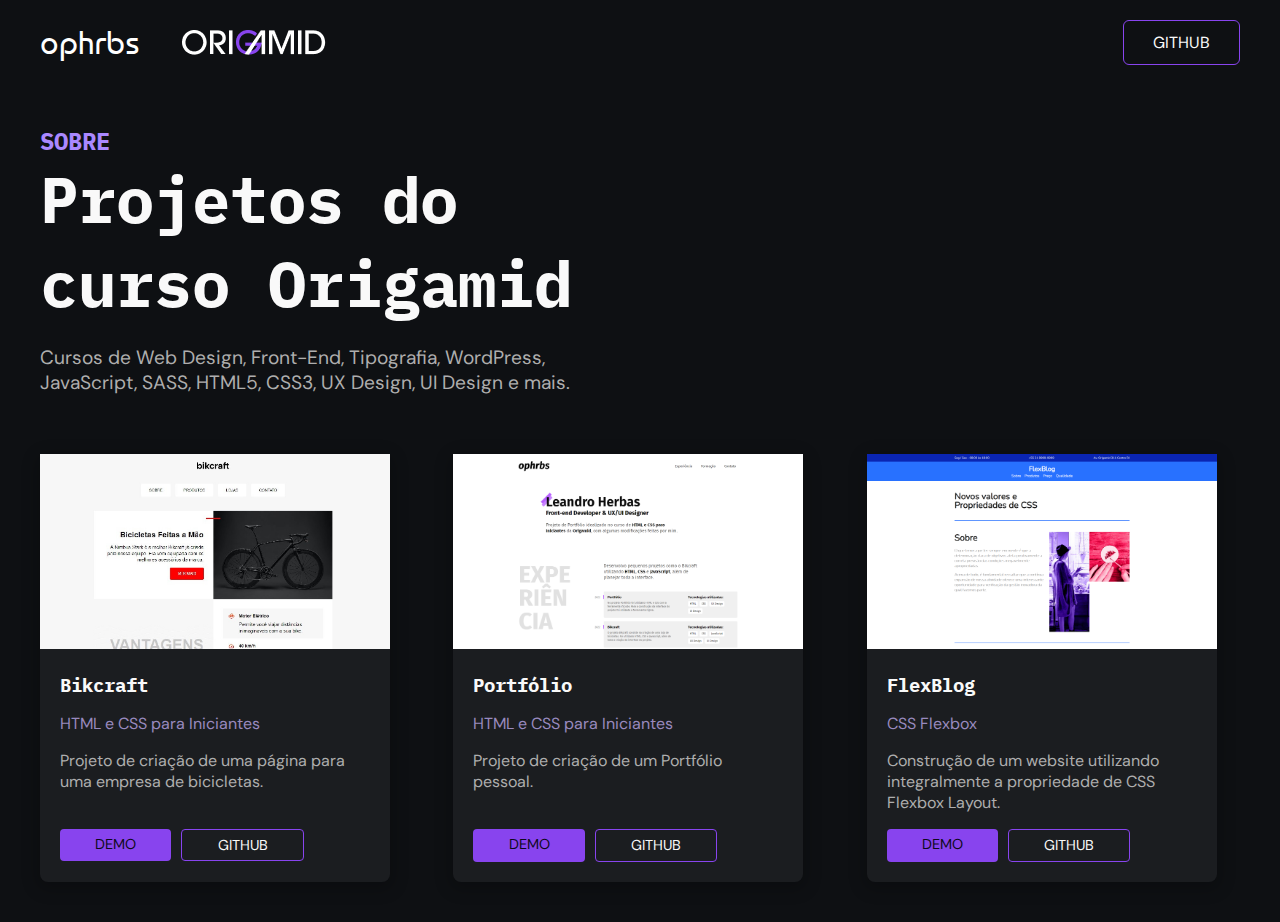
==== index.html @ 03cc5929 "add homepage" ====
<!DOCTYPE html>
<html lang="en">

<head>
  <meta charset="UTF-8">
  <meta http-equiv="X-UA-Compatible" content="IE=edge">
  <meta name="viewport" content="width=device-width, initial-scale=1.0">
  <link rel="stylesheet" href="./homepage/style.css">
  <link rel="icon" type="image/webp" href="./homepage/favicon.png">
  <title>ophrbs | Origamid</title>
</head>

<body>
  <header>
    <div class="header-logos">
      <h1>ophrbs</h1>
      <img src="./homepage/Origamid.png" alt="Origamid logo">
    </div>
    <a href="https://github.com/ophrbs/Origamid" class="header-btn">GitHub</a>
  </header>

  <main>
    <section class="main-about">
      <h2>Sobre</h2>
      <h1>Projetos do<br>curso Origamid</h1>
      <p>Cursos de Web Design, Front-End, Tipografia, WordPress,<br>JavaScript, SASS, HTML5, CSS3, UX Design, UI Design e mais.</p>
    </section>
    <section class="main-list">
      <!-- bikcraft -->
      <div class="card">
        <a href="https://ophrbs.github.io/Origamid/Bikcraft/">
          <img src="./homepage/bikcraft1-img.jpg" alt="Primeiro projeto Bikcraft">
        </a>
        <div class="card-text">
          <h3>Bikcraft</h3>
          <p class="card-curso">HTML e CSS para Iniciantes</p>
          <p>Projeto de criação de uma página para uma empresa de bicicletas.<br><br></p>
          <div class="card-links">
            <a href="https://ophrbs.github.io/Origamid/Bikcraft/" class="btn-demo">DEMO</a>
            <a href="https://github.com/ophrbs/Origamid/tree/main/Bikcraft" class="btn-github">GITHUB</a>
          </div>
        </div>
      </div>

      <!-- portfolio -->
      <div class="card">
        <a href="https://ophrbs.github.io/Origamid/Portfolio/">
          <img src="./homepage/portfolio-img.png" alt="Primeiro projeto Bikcraft">
        </a>
        <div class="card-text">
          <h3>Portfólio</h3>
          <p class="card-curso">HTML e CSS para Iniciantes</p>
          <p>Projeto de criação de um Portfólio pessoal.<br><br></p>
          <div class="card-links">
            <a href="https://ophrbs.github.io/Origamid/Portfolio/" class="btn-demo">DEMO</a>
            <a href="https://github.com/ophrbs/Origamid/tree/main/Portfolio" class="btn-github">GITHUB</a>
          </div>
        </div>
      </div>

      <!-- FlexBlog -->
      <div class="card">
        <a href="https://ophrbs.github.io/Origamid/FlexBlog/">
          <img src="./homepage/flexblog-img.png" alt="Primeiro projeto Bikcraft">
        </a>
        <div class="card-text">
          <h3>FlexBlog</h3>
          <p class="card-curso">CSS Flexbox</p>
          <p>Construção de um website utilizando integralmente a propriedade de CSS Flexbox Layout.</p>
          <div class="card-links">
            <a href="https://ophrbs.github.io/Origamid/FlexBlog/" class="btn-demo">DEMO</a>
            <a href="https://github.com/ophrbs/Origamid/tree/main/FlexBlog" class="btn-github">GITHUB</a>
          </div>
        </div>
      </div>
    </section>
  </main>
</body>

</html>
---- homepage/style.css ----
/* geral */
@import url("https://fonts.googleapis.com/css2?family=DM+Sans&family=Baumans&family=IBM+Plex+Mono&display=swap");

body {
  margin: 0 auto;
  max-width: 1200px;
  background-color: #0e1013;
}

h1 {
  margin: 0px;
}

/* header */
header {
  display: flex;
  align-items: center;
  justify-content: space-between;
  padding: 20px 0;
}

.header-logos {
  display: flex;
  gap: 42px;
}

.header-logos h1 {
  font-family: "Baumans";
  font-weight: normal;
  cursor: default;
  color: #fff;
}

.header-logos img {
  height: 100%;
  width: 100%;
  align-self: center;
}

.header-btn {
  text-decoration: none;
  padding: 0.7rem 1.8rem;
  border: 1px solid #8844ee;
  border-radius: 6px;
  font-family: "DM Sans";
  text-transform: uppercase;
  color: #f9f9f9;
}

.header-btn:hover {
  background-color: #8844ee;
  color: #fff;
  transition: 0.4s;
}

/* main */
main {
  display: flex;
  flex-direction: column;
  gap: 40px;
}

.main-about {
  margin-top: 40px;
}

.main-about h2 {
  font-family: "IBM Plex Mono";
  text-transform: uppercase;
  color: #aa88ff;
  margin: 0px;
}

.main-about h1 {
  font-family: "IBM Plex Mono";
  font-size: 4rem;
  color: #f9f9f9;
}

.main-about p {
  font-family: "DM Sans";
  font-size: 1.2rem;
  color: #aeaeae;
}

/* cards and card list */
.main-list {
  display: grid;
  grid-template-columns: 1fr 1fr 1fr;
  gap: 40px;
  margin-bottom: 40px;
}

@media (max-width: 1200px) {
  main {
    align-items: center;
  }

  .main-list {
    grid-template-columns: 1fr 1fr;
  }
}

@media (max-width: 800px) {
  .main-list {
    grid-template-columns: 1fr;
  }
}

.card {
  display: flex;
  flex-direction: column;
  width: 350px;
  background-color: #1b1d20;
  border-radius: 8px;
  box-shadow: 0px 4px 16px 4px rgba(0, 0, 0, 0.2);
}

.card img {
  max-width: 100%;
}

.card-text {
  padding: 20px;
  font-family: "DM Sans";
}

.card-text h3 {
  margin: 0px;
  font-family: "IBM Plex Mono";
  color: #f9f9f9;
}

.card-text {
  color: #aeaeae;
  font-size: 1rem;
  max-width: 30ch;
}

.card-curso {
  color: #9889be;
}

.card-links {
  display: flex;
  gap: 10px;
}

.card-links a {
  text-decoration: none;
  text-transform: uppercase;
  display: inline-block;
  font-size: 0.9rem;
}

.btn-demo {
  padding: 0.4rem 2.2rem;
  color: #0e091b;
  background-color: #8844ee;
  border-radius: 4px;
}

.btn-demo:hover {
  background-color: #4f29af;
  transition: 0.3s;
  color: #fff;
}

.btn-github {
  padding: 0.4rem 2.2rem;
  color: #f9f9f9;
  border: 1px solid #8844ee;
  border-radius: 4px;
}

.btn-github:hover {
  border: 1px solid #4f29af;
}
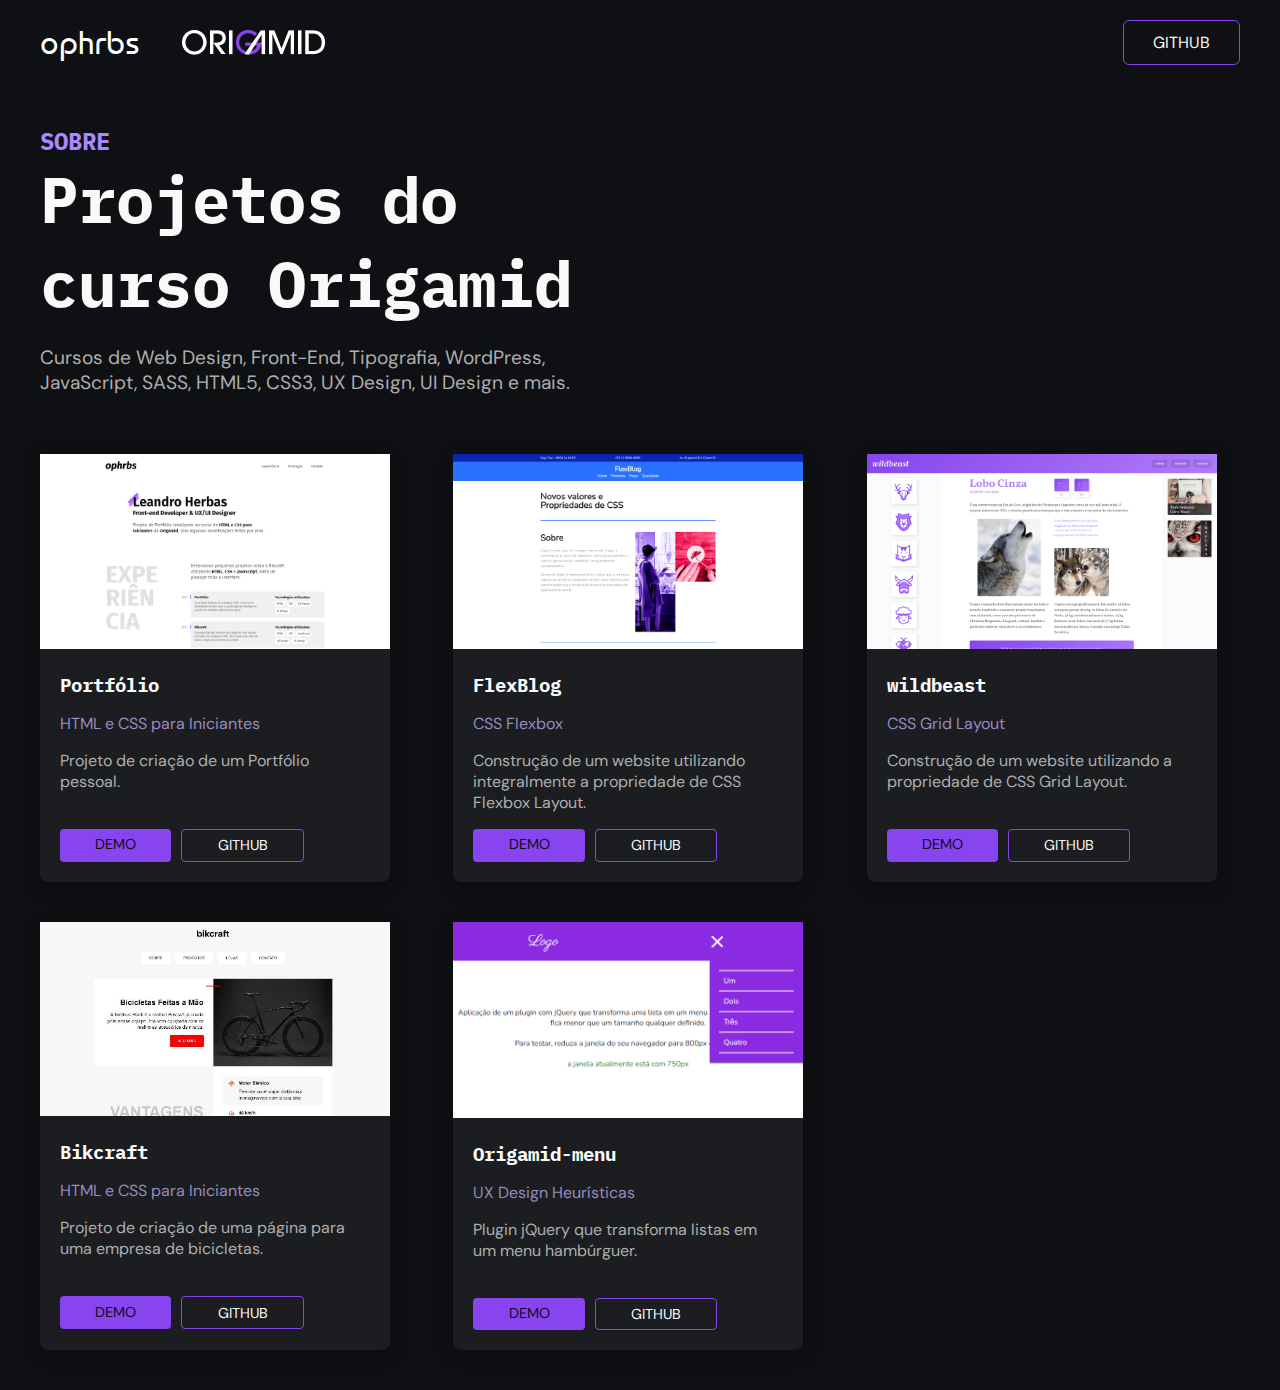
==== commit 29d9a761: "update" ====
--- a/index.html
+++ b/index.html
@@ -26,6 +26,54 @@
       <p>Cursos de Web Design, Front-End, Tipografia, WordPress,<br>JavaScript, SASS, HTML5, CSS3, UX Design, UI Design e mais.</p>
     </section>
     <section class="main-list">
+      <!-- portfolio -->
+      <div class="card">
+        <a href="https://ophrbs.github.io/Origamid/Portfolio/">
+          <img src="./homepage/portfolio-img.png" alt="Projeto Portfolio">
+        </a>
+        <div class="card-text">
+          <h3>Portfólio</h3>
+          <p class="card-curso">HTML e CSS para Iniciantes</p>
+          <p>Projeto de criação de um Portfólio pessoal.<br><br></p>
+          <div class="card-links">
+            <a href="https://ophrbs.github.io/Origamid/Portfolio/" class="btn-demo">DEMO</a>
+            <a href="https://github.com/ophrbs/Origamid/tree/main/Portfolio" class="btn-github">GITHUB</a>
+          </div>
+        </div>
+      </div>
+
+      <!-- FlexBlog -->
+      <div class="card">
+        <a href="https://ophrbs.github.io/Origamid/FlexBlog/">
+          <img src="./homepage/flexblog-img.png" alt="Projeto FlexBlog">
+        </a>
+        <div class="card-text">
+          <h3>FlexBlog</h3>
+          <p class="card-curso">CSS Flexbox</p>
+          <p>Construção de um website utilizando integralmente a propriedade de CSS Flexbox Layout.</p>
+          <div class="card-links">
+            <a href="https://ophrbs.github.io/Origamid/FlexBlog/" class="btn-demo">DEMO</a>
+            <a href="https://github.com/ophrbs/Origamid/tree/main/FlexBlog" class="btn-github">GITHUB</a>
+          </div>
+        </div>
+      </div>
+
+      <!-- wildbeast -->
+      <div class="card">
+        <a href="https://ophrbs.github.io/Origamid/wildbeast/">
+          <img src="./homepage/wildbeast-img.png" alt="Projeto wildbeast">
+        </a>
+        <div class="card-text">
+          <h3>wildbeast</h3>
+          <p class="card-curso">CSS Grid Layout</p>
+          <p>Construção de um website utilizando a propriedade de CSS Grid Layout.<br><br></p>
+          <div class="card-links">
+            <a href="https://ophrbs.github.io/Origamid/wildbeast/" class="btn-demo">DEMO</a>
+            <a href="https://github.com/ophrbs/Origamid/tree/main/wildbeast" class="btn-github">GITHUB</a>
+          </div>
+        </div>
+      </div>
+
       <!-- bikcraft -->
       <div class="card">
         <a href="https://ophrbs.github.io/Origamid/Bikcraft/">
@@ -42,34 +90,18 @@
         </div>
       </div>
 
-      <!-- portfolio -->
+      <!-- Origamid-menu -->
       <div class="card">
-        <a href="https://ophrbs.github.io/Origamid/Portfolio/">
-          <img src="./homepage/portfolio-img.png" alt="Primeiro projeto Bikcraft">
+        <a href="https://ophrbs.github.io/Origamid/Origamid-menu/">
+          <img src="./homepage/Origamid-menu-img.png" alt="Origamid menu">
         </a>
         <div class="card-text">
-          <h3>Portfólio</h3>
-          <p class="card-curso">HTML e CSS para Iniciantes</p>
-          <p>Projeto de criação de um Portfólio pessoal.<br><br></p>
+          <h3>Origamid-menu</h3>
+          <p class="card-curso">UX Design Heurísticas</p>
+          <p>Plugin jQuery que transforma listas em um menu hambúrguer.<br><br></p>
           <div class="card-links">
-            <a href="https://ophrbs.github.io/Origamid/Portfolio/" class="btn-demo">DEMO</a>
-            <a href="https://github.com/ophrbs/Origamid/tree/main/Portfolio" class="btn-github">GITHUB</a>
-          </div>
-        </div>
-      </div>
-
-      <!-- FlexBlog -->
-      <div class="card">
-        <a href="https://ophrbs.github.io/Origamid/FlexBlog/">
-          <img src="./homepage/flexblog-img.png" alt="Primeiro projeto Bikcraft">
-        </a>
-        <div class="card-text">
-          <h3>FlexBlog</h3>
-          <p class="card-curso">CSS Flexbox</p>
-          <p>Construção de um website utilizando integralmente a propriedade de CSS Flexbox Layout.</p>
-          <div class="card-links">
-            <a href="https://ophrbs.github.io/Origamid/FlexBlog/" class="btn-demo">DEMO</a>
-            <a href="https://github.com/ophrbs/Origamid/tree/main/FlexBlog" class="btn-github">GITHUB</a>
+            <a href="https://ophrbs.github.io/Origamid/Origamid-menu/" class="btn-demo">DEMO</a>
+            <a href="https://github.com/ophrbs/Origamid/tree/main/Origamid-menu" class="btn-github">GITHUB</a>
           </div>
         </div>
       </div>
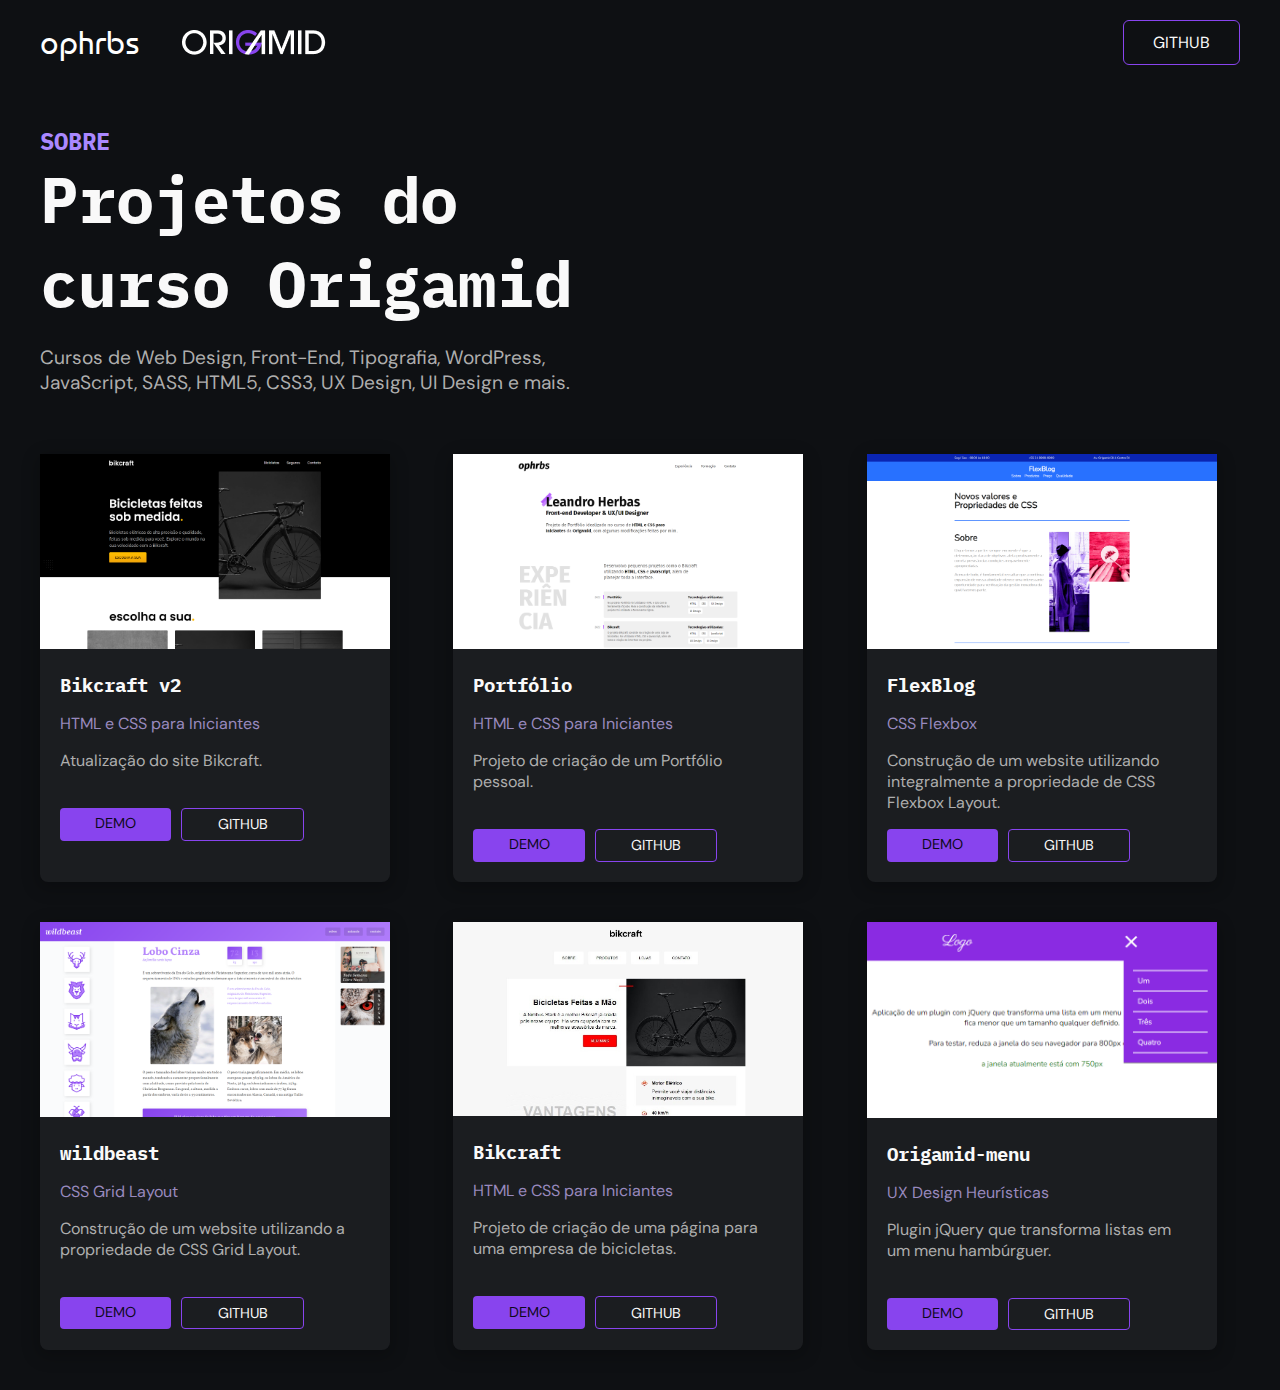
==== commit 319cb646: "feat: add Bikcraft v2" ====
--- a/index.html
+++ b/index.html
@@ -26,6 +26,22 @@
       <p>Cursos de Web Design, Front-End, Tipografia, WordPress,<br>JavaScript, SASS, HTML5, CSS3, UX Design, UI Design e mais.</p>
     </section>
     <section class="main-list">
+      <!-- Bikcraft-v2 -->
+      <div class="card">
+        <a href="https://ophrbs.github.io/Origamid/Bikcraft-v2/">
+          <img src="./homepage/bikcraftv2-img.png" alt="Projeto Portfolio">
+        </a>
+        <div class="card-text">
+          <h3>Bikcraft v2</h3>
+          <p class="card-curso">HTML e CSS para Iniciantes</p>
+          <p>Atualização do site Bikcraft.<br><br></p>
+          <div class="card-links">
+            <a href="https://ophrbs.github.io/Origamid/Bikcraft-v2/" class="btn-demo">DEMO</a>
+            <a href="https://github.com/ophrbs/Origamid/tree/main/Bikcraft-v2" class="btn-github">GITHUB</a>
+          </div>
+        </div>
+      </div>
+
       <!-- portfolio -->
       <div class="card">
         <a href="https://ophrbs.github.io/Origamid/Portfolio/">
